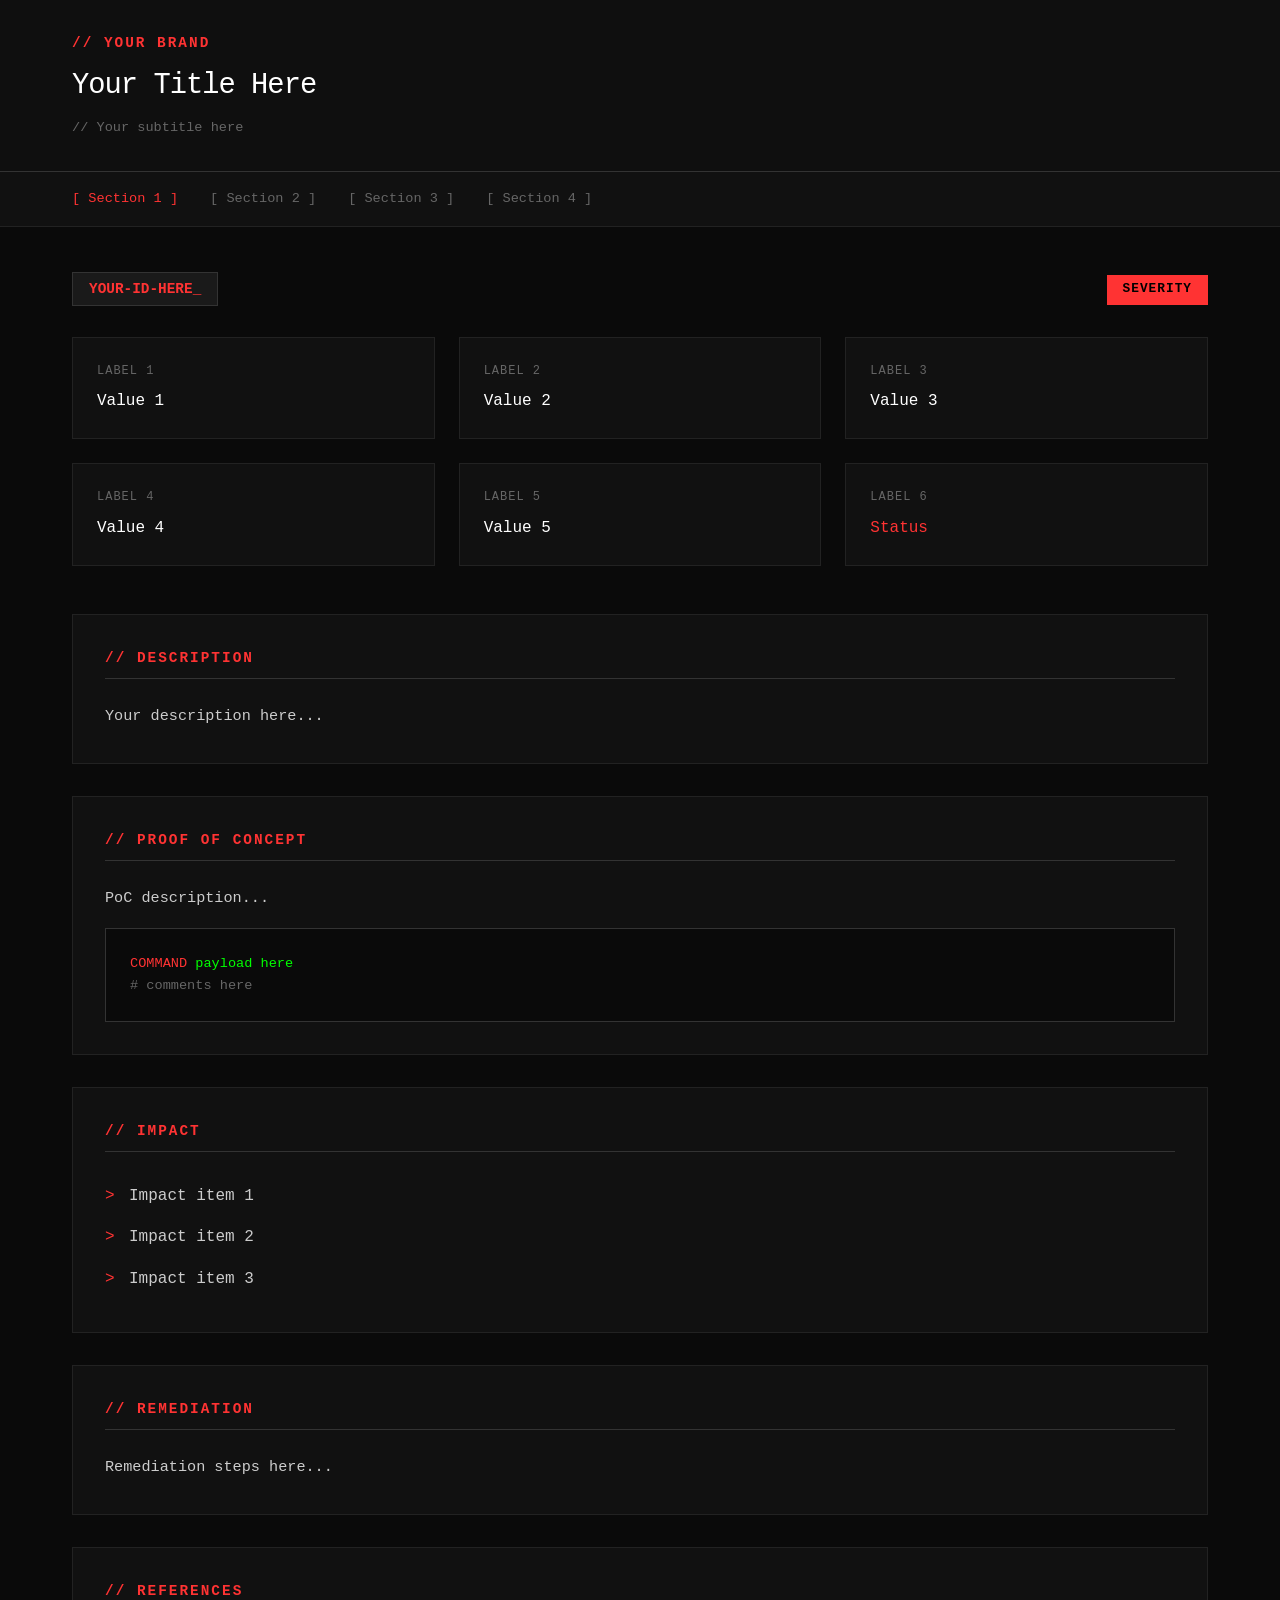
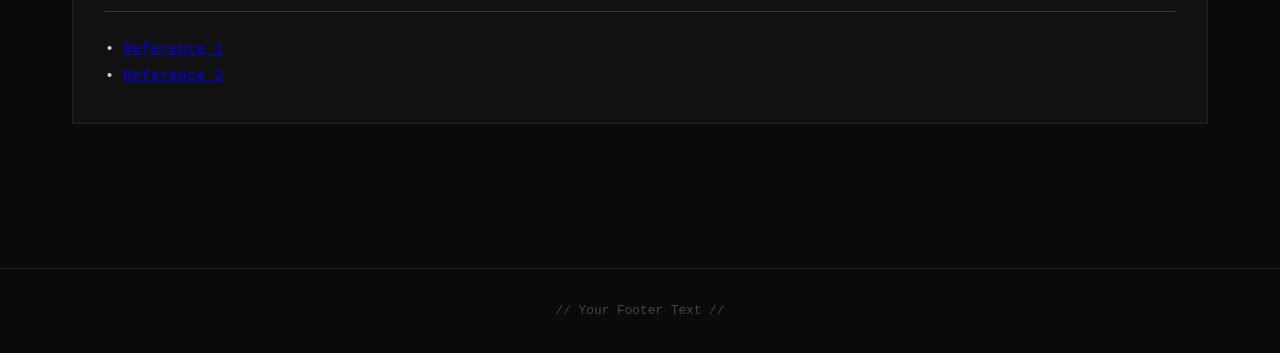
==== index.html @ b1071216 "Create index.html" ====
<!DOCTYPE html>
<html lang="en">
<head>
    <meta charset="UTF-8">
    <meta name="viewport" content="width=device-width, initial-scale=1.0">
    <title>VT-ID | Target Details</title>
    <style>
        * {
            margin: 0;
            padding: 0;
            box-sizing: border-box;
        }

        body {
            background-color: #0a0a0a;
            color: #e0e0e0;
            font-family: 'Courier New', 'JetBrains Mono', monospace;
            line-height: 1.6;
            min-height: 100vh;
        }

        .header {
            border-bottom: 1px solid #333;
            padding: 2rem;
            background: #0f0f0f;
        }

        .container {
            max-width: 1200px;
            margin: 0 auto;
            padding: 0 2rem;
        }

        .brand {
            color: #ff3333;
            font-weight: bold;
            font-size: 0.9rem;
            letter-spacing: 2px;
            margin-bottom: 0.5rem;
        }

        h1 {
            color: #fff;
            font-size: 1.8rem;
            font-weight: 400;
            letter-spacing: -1px;
        }

        .subtitle {
            color: #666;
            font-size: 0.85rem;
            margin-top: 0.5rem;
        }

        .nav {
            background: #111;
            border-bottom: 1px solid #222;
            padding: 1rem 0;
        }

        .nav-content {
            display: flex;
            gap: 2rem;
            font-size: 0.85rem;
        }

        .nav a {
            color: #666;
            text-decoration: none;
            transition: color 0.2s;
        }

        .nav a:hover, .nav a.active {
            color: #ff3333;
        }

        .main {
            padding: 3rem 0;
        }

        .target-header {
            display: flex;
            justify-content: space-between;
            align-items: center;
            margin-bottom: 2rem;
            flex-wrap: wrap;
            gap: 1rem;
        }

        .target-id {
            background: #1a1a1a;
            border: 1px solid #333;
            padding: 0.5rem 1rem;
            font-size: 0.9rem;
            color: #ff3333;
            font-weight: bold;
        }

        .severity {
            padding: 0.3rem 1rem;
            font-size: 0.8rem;
            font-weight: bold;
            text-transform: uppercase;
            letter-spacing: 1px;
        }

        .severity-critical {
            background: #ff3333;
            color: #000;
        }

        .severity-high {
            background: #ff8800;
            color: #000;
        }

        .severity-medium {
            background: #ffcc00;
            color: #000;
        }

        .severity-low {
            background: #00cc66;
            color: #000;
        }

        .info-grid {
            display: grid;
            grid-template-columns: repeat(auto-fit, minmax(300px, 1fr));
            gap: 1.5rem;
            margin-bottom: 3rem;
        }

        .info-box {
            background: #111;
            border: 1px solid #222;
            padding: 1.5rem;
        }

        .info-label {
            color: #666;
            font-size: 0.75rem;
            text-transform: uppercase;
            letter-spacing: 1px;
            margin-bottom: 0.5rem;
        }

        .info-value {
            color: #fff;
            font-size: 1rem;
            word-break: break-all;
        }

        .info-value a {
            color: #00ccff;
            text-decoration: none;
        }

        .info-value a:hover {
            text-decoration: underline;
        }

        .section {
            background: #111;
            border: 1px solid #222;
            margin-bottom: 2rem;
            padding: 2rem;
        }

        .section-title {
            color: #ff3333;
            font-size: 0.9rem;
            text-transform: uppercase;
            letter-spacing: 2px;
            margin-bottom: 1.5rem;
            padding-bottom: 0.5rem;
            border-bottom: 1px solid #333;
        }

        .description {
            color: #ccc;
            font-size: 0.95rem;
            line-height: 1.8;
        }

        .description code {
            background: #1a1a1a;
            color: #00ff00;
            padding: 0.2rem 0.4rem;
            font-size: 0.9rem;
            border: 1px solid #333;
        }

        .poc-box {
            background: #0a0a0a;
            border: 1px solid #333;
            padding: 1.5rem;
            margin-top: 1rem;
            overflow-x: auto;
        }

        .poc-box pre {
            color: #00ff00;
            font-size: 0.85rem;
            line-height: 1.6;
            white-space: pre-wrap;
            word-wrap: break-word;
        }

        .poc-box .comment {
            color: #666;
        }

        .poc-box .command {
            color: #ff3333;
        }

        .impact-list {
            list-style: none;
        }

        .impact-list li {
            padding: 0.5rem 0;
            padding-left: 1.5rem;
            position: relative;
            color: #ccc;
        }

        .impact-list li::before {
            content: ">";
            position: absolute;
            left: 0;
            color: #ff3333;
        }

        .footer {
            border-top: 1px solid #222;
            padding: 2rem;
            text-align: center;
            color: #444;
            font-size: 0.8rem;
            margin-top: 4rem;
        }

        .cursor::after {
            content: "_";
            animation: blink 1s infinite;
            color: #ff3333;
        }

        @keyframes blink {
            0%, 50% { opacity: 1; }
            51%, 100% { opacity: 0; }
        }

        @media (max-width: 768px) {
            .nav-content {
                flex-direction: column;
                gap: 0.5rem;
            }
            
            .target-header {
                flex-direction: column;
                align-items: flex-start;
            }
            
            .info-grid {
                grid-template-columns: 1fr;
            }
        }
    </style>
</head>
<body>

    <header class="header">
        <div class="container">
            <div class="brand">// YOUR BRAND</div>
            <h1>Your Title Here</h1>
            <div class="subtitle">// Your subtitle here</div>
        </div>
    </header>

    <nav class="nav">
        <div class="container">
            <div class="nav-content">
                <a href="#" class="active">[ Section 1 ]</a>
                <a href="#">[ Section 2 ]</a>
                <a href="#">[ Section 3 ]</a>
                <a href="#">[ Section 4 ]</a>
            </div>
        </div>
    </nav>

    <main class="main">
        <div class="container">
            
            <div class="target-header">
                <div>
                    <span class="target-id cursor">YOUR-ID-HERE</span>
                </div>
                <span class="severity severity-critical">SEVERITY</span>
            </div>

            <div class="info-grid">
                <div class="info-box">
                    <div class="info-label">Label 1</div>
                    <div class="info-value">Value 1</div>
                </div>
                
                <div class="info-box">
                    <div class="info-label">Label 2</div>
                    <div class="info-value">Value 2</div>
                </div>
                
                <div class="info-box">
                    <div class="info-label">Label 3</div>
                    <div class="info-value">Value 3</div>
                </div>
                
                <div class="info-box">
                    <div class="info-label">Label 4</div>
                    <div class="info-value">Value 4</div>
                </div>
                
                <div class="info-box">
                    <div class="info-label">Label 5</div>
                    <div class="info-value">Value 5</div>
                </div>
                
                <div class="info-box">
                    <div class="info-label">Label 6</div>
                    <div class="info-value" style="color: #ff3333;">Status</div>
                </div>
            </div>

            <div class="section">
                <h2 class="section-title">// Description</h2>
                <div class="description">
                    Your description here...
                </div>
            </div>

            <div class="section">
                <h2 class="section-title">// Proof of Concept</h2>
                <div class="description">
                    PoC description...
                </div>
                <div class="poc-box">
                    <pre>
<span class="command">COMMAND</span> payload here
<span class="comment"># comments here</span></pre>
                </div>
            </div>

            <div class="section">
                <h2 class="section-title">// Impact</h2>
                <ul class="impact-list">
                    <li>Impact item 1</li>
                    <li>Impact item 2</li>
                    <li>Impact item 3</li>
                </ul>
            </div>

            <div class="section">
                <h2 class="section-title">// Remediation</h2>
                <div class="description">
                    Remediation steps here...
                </div>
            </div>

            <div class="section">
                <h2 class="section-title">// References</h2>
                <div class="description">
                    • <a href="#">Reference 1</a><br>
                    • <a href="#">Reference 2</a>
                </div>
            </div>

        </div>
    </main>

    <footer class="footer">
        <div class="container">
            // Your Footer Text //
        </div>
    </footer>

</body>
</html>
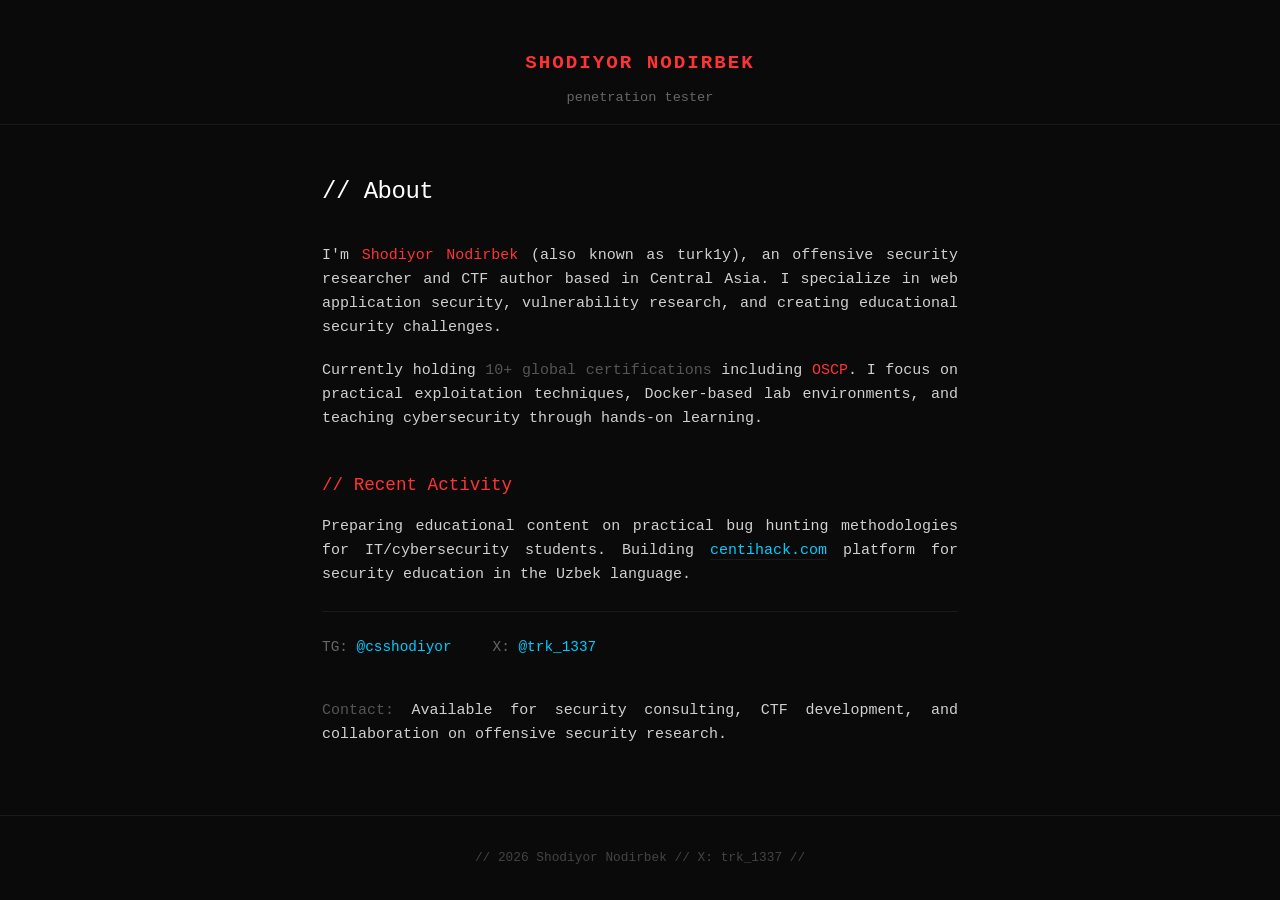
==== commit 1304b932: "Update index.html" ====
--- a/index.html
+++ b/index.html
@@ -3,7 +3,7 @@
 <head>
     <meta charset="UTF-8">
     <meta name="viewport" content="width=device-width, initial-scale=1.0">
-    <title>VT-ID | Target Details</title>
+    <title>Shodiyor Nodirbek | Penetration Tester</title>
     <style>
         * {
             margin: 0;
@@ -13,376 +13,164 @@
 
         body {
             background-color: #0a0a0a;
-            color: #e0e0e0;
-            font-family: 'Courier New', 'JetBrains Mono', monospace;
+            color: #d0d0d0;
+            font-family: 'Courier New', 'JetBrains Mono', 'Fira Code', monospace;
             line-height: 1.6;
+            font-size: 15px;
             min-height: 100vh;
+            display: flex;
+            flex-direction: column;
         }
 
-        .header {
-            border-bottom: 1px solid #333;
-            padding: 2rem;
-            background: #0f0f0f;
+        header {
+            padding: 3rem 2rem 1rem;
+            text-align: center;
+            border-bottom: 1px solid #1a1a1a;
         }
 
-        .container {
-            max-width: 1200px;
-            margin: 0 auto;
-            padding: 0 2rem;
-        }
-
-        .brand {
+        .site-title {
             color: #ff3333;
+            font-size: 1.2rem;
             font-weight: bold;
-            font-size: 0.9rem;
             letter-spacing: 2px;
             margin-bottom: 0.5rem;
         }
 
-        h1 {
-            color: #fff;
-            font-size: 1.8rem;
-            font-weight: 400;
-            letter-spacing: -1px;
-        }
-
-        .subtitle {
+        .site-subtitle {
             color: #666;
-            font-size: 0.85rem;
-            margin-top: 0.5rem;
-        }
-
-        .nav {
-            background: #111;
-            border-bottom: 1px solid #222;
-            padding: 1rem 0;
-        }
-
-        .nav-content {
-            display: flex;
-            gap: 2rem;
             font-size: 0.85rem;
         }
 
-        .nav a {
-            color: #666;
-            text-decoration: none;
-            transition: color 0.2s;
+        main {
+            max-width: 700px;
+            margin: 0 auto;
+            padding: 3rem 2rem;
+            flex: 1;
         }
 
-        .nav a:hover, .nav a.active {
+        h1 {
+            color: #fff;
+            font-size: 1.5rem;
+            font-weight: 400;
+            margin-bottom: 2rem;
+            letter-spacing: -0.5px;
+        }
+
+        h2 {
+            color: #ff3333;
+            font-size: 1.1rem;
+            margin-top: 2.5rem;
+            margin-bottom: 1rem;
+            font-weight: 400;
+        }
+
+        p {
+            margin-bottom: 1.2rem;
+            text-align: justify;
+        }
+
+        a {
+            color: #00ccff;
+            text-decoration: none;
+            border-bottom: 1px solid #1a1a1a;
+            transition: border-color 0.2s;
+        }
+
+        a:hover {
+            border-bottom-color: #00ccff;
+        }
+
+        .highlight {
             color: #ff3333;
         }
 
-        .main {
-            padding: 3rem 0;
+        .dim {
+            color: #555;
         }
 
-        .target-header {
-            display: flex;
-            justify-content: space-between;
-            align-items: center;
-            margin-bottom: 2rem;
-            flex-wrap: wrap;
-            gap: 1rem;
+        .social {
+            margin-top: 1.5rem;
+            padding-top: 1.5rem;
+            border-top: 1px solid #1a1a1a;
         }
 
-        .target-id {
-            background: #1a1a1a;
-            border: 1px solid #333;
-            padding: 0.5rem 1rem;
+        .social-item {
+            display: inline-block;
+            margin-right: 2rem;
+            margin-bottom: 0.5rem;
+            color: #666;
             font-size: 0.9rem;
-            color: #ff3333;
-            font-weight: bold;
         }
 
-        .severity {
-            padding: 0.3rem 1rem;
-            font-size: 0.8rem;
-            font-weight: bold;
-            text-transform: uppercase;
-            letter-spacing: 1px;
+        .social-item a {
+            color: #00ccff;
+            border: none;
         }
 
-        .severity-critical {
-            background: #ff3333;
-            color: #000;
-        }
-
-        .severity-high {
-            background: #ff8800;
-            color: #000;
-        }
-
-        .severity-medium {
-            background: #ffcc00;
-            color: #000;
-        }
-
-        .severity-low {
-            background: #00cc66;
-            color: #000;
-        }
-
-        .info-grid {
-            display: grid;
-            grid-template-columns: repeat(auto-fit, minmax(300px, 1fr));
-            gap: 1.5rem;
-            margin-bottom: 3rem;
-        }
-
-        .info-box {
-            background: #111;
-            border: 1px solid #222;
-            padding: 1.5rem;
-        }
-
-        .info-label {
-            color: #666;
-            font-size: 0.75rem;
-            text-transform: uppercase;
-            letter-spacing: 1px;
-            margin-bottom: 0.5rem;
-        }
-
-        .info-value {
-            color: #fff;
-            font-size: 1rem;
-            word-break: break-all;
-        }
-
-        .info-value a {
-            color: #00ccff;
-            text-decoration: none;
-        }
-
-        .info-value a:hover {
+        .social-item a:hover {
             text-decoration: underline;
         }
 
-        .section {
-            background: #111;
-            border: 1px solid #222;
-            margin-bottom: 2rem;
+        footer {
+            text-align: center;
             padding: 2rem;
+            border-top: 1px solid #1a1a1a;
+            color: #444;
+            font-size: 0.8rem;
         }
 
-        .section-title {
-            color: #ff3333;
-            font-size: 0.9rem;
-            text-transform: uppercase;
-            letter-spacing: 2px;
-            margin-bottom: 1.5rem;
-            padding-bottom: 0.5rem;
-            border-bottom: 1px solid #333;
-        }
+        @media (max-width: 600px) {
+            main {
+                padding: 2rem 1.5rem;
+            }
 
-        .description {
-            color: #ccc;
-            font-size: 0.95rem;
-            line-height: 1.8;
-        }
-
-        .description code {
-            background: #1a1a1a;
-            color: #00ff00;
-            padding: 0.2rem 0.4rem;
-            font-size: 0.9rem;
-            border: 1px solid #333;
-        }
-
-        .poc-box {
-            background: #0a0a0a;
-            border: 1px solid #333;
-            padding: 1.5rem;
-            margin-top: 1rem;
-            overflow-x: auto;
-        }
-
-        .poc-box pre {
-            color: #00ff00;
-            font-size: 0.85rem;
-            line-height: 1.6;
-            white-space: pre-wrap;
-            word-wrap: break-word;
-        }
-
-        .poc-box .comment {
-            color: #666;
-        }
-
-        .poc-box .command {
-            color: #ff3333;
-        }
-
-        .impact-list {
-            list-style: none;
-        }
-
-        .impact-list li {
-            padding: 0.5rem 0;
-            padding-left: 1.5rem;
-            position: relative;
-            color: #ccc;
-        }
-
-        .impact-list li::before {
-            content: ">";
-            position: absolute;
-            left: 0;
-            color: #ff3333;
-        }
-
-        .footer {
-            border-top: 1px solid #222;
-            padding: 2rem;
-            text-align: center;
-            color: #444;
-            font-size: 0.8rem;
-            margin-top: 4rem;
-        }
-
-        .cursor::after {
-            content: "_";
-            animation: blink 1s infinite;
-            color: #ff3333;
-        }
-
-        @keyframes blink {
-            0%, 50% { opacity: 1; }
-            51%, 100% { opacity: 0; }
-        }
-
-        @media (max-width: 768px) {
-            .nav-content {
-                flex-direction: column;
-                gap: 0.5rem;
-            }
-            
-            .target-header {
-                flex-direction: column;
-                align-items: flex-start;
-            }
-            
-            .info-grid {
-                grid-template-columns: 1fr;
+            .social-item {
+                display: block;
+                margin-right: 0;
             }
         }
     </style>
 </head>
 <body>
 
-    <header class="header">
-        <div class="container">
-            <div class="brand">// YOUR BRAND</div>
-            <h1>Your Title Here</h1>
-            <div class="subtitle">// Your subtitle here</div>
-        </div>
+    <header>
+        <div class="site-title">SHODIYOR NODIRBEK</div>
+        <div class="site-subtitle">penetration tester</div>
     </header>
 
-    <nav class="nav">
-        <div class="container">
-            <div class="nav-content">
-                <a href="#" class="active">[ Section 1 ]</a>
-                <a href="#">[ Section 2 ]</a>
-                <a href="#">[ Section 3 ]</a>
-                <a href="#">[ Section 4 ]</a>
-            </div>
+    <main>
+        <h1>// About</h1>
+        
+        <p>
+            I'm <span class="highlight">Shodiyor Nodirbek</span> (also known as turk1y), an offensive security researcher 
+            and CTF author based in Central Asia. I specialize in web application security, vulnerability research, 
+            and creating educational security challenges.
+        </p>
+
+        <p>
+            Currently holding <span class="dim">10+ global certifications</span> including <span class="highlight">OSCP</span>. 
+            I focus on practical exploitation techniques, Docker-based lab environments, and teaching cybersecurity through hands-on learning.
+        </p>
+
+        <h2>// Recent Activity</h2>
+        <p>
+            Preparing educational content on practical bug hunting methodologies for IT/cybersecurity students. 
+            Building <a href="#">centihack.com</a> platform for security education in the Uzbek language.
+        </p>
+
+        <div class="social">
+            <span class="social-item">TG: <a href="https://t.me/csshodiyor">@csshodiyor</a></span>
+            <span class="social-item">X: <a href="https://x.com/trk_1337">@trk_1337</a></span>
         </div>
-    </nav>
 
-    <main class="main">
-        <div class="container">
-            
-            <div class="target-header">
-                <div>
-                    <span class="target-id cursor">YOUR-ID-HERE</span>
-                </div>
-                <span class="severity severity-critical">SEVERITY</span>
-            </div>
-
-            <div class="info-grid">
-                <div class="info-box">
-                    <div class="info-label">Label 1</div>
-                    <div class="info-value">Value 1</div>
-                </div>
-                
-                <div class="info-box">
-                    <div class="info-label">Label 2</div>
-                    <div class="info-value">Value 2</div>
-                </div>
-                
-                <div class="info-box">
-                    <div class="info-label">Label 3</div>
-                    <div class="info-value">Value 3</div>
-                </div>
-                
-                <div class="info-box">
-                    <div class="info-label">Label 4</div>
-                    <div class="info-value">Value 4</div>
-                </div>
-                
-                <div class="info-box">
-                    <div class="info-label">Label 5</div>
-                    <div class="info-value">Value 5</div>
-                </div>
-                
-                <div class="info-box">
-                    <div class="info-label">Label 6</div>
-                    <div class="info-value" style="color: #ff3333;">Status</div>
-                </div>
-            </div>
-
-            <div class="section">
-                <h2 class="section-title">// Description</h2>
-                <div class="description">
-                    Your description here...
-                </div>
-            </div>
-
-            <div class="section">
-                <h2 class="section-title">// Proof of Concept</h2>
-                <div class="description">
-                    PoC description...
-                </div>
-                <div class="poc-box">
-                    <pre>
-<span class="command">COMMAND</span> payload here
-<span class="comment"># comments here</span></pre>
-                </div>
-            </div>
-
-            <div class="section">
-                <h2 class="section-title">// Impact</h2>
-                <ul class="impact-list">
-                    <li>Impact item 1</li>
-                    <li>Impact item 2</li>
-                    <li>Impact item 3</li>
-                </ul>
-            </div>
-
-            <div class="section">
-                <h2 class="section-title">// Remediation</h2>
-                <div class="description">
-                    Remediation steps here...
-                </div>
-            </div>
-
-            <div class="section">
-                <h2 class="section-title">// References</h2>
-                <div class="description">
-                    • <a href="#">Reference 1</a><br>
-                    • <a href="#">Reference 2</a>
-                </div>
-            </div>
-
-        </div>
+        <p style="margin-top: 2rem;">
+            <span class="dim">Contact:</span> Available for security consulting, CTF development, and 
+            collaboration on offensive security research.
+        </p>
     </main>
 
-    <footer class="footer">
-        <div class="container">
-            // Your Footer Text //
-        </div>
+    <footer>
+        // 2026 Shodiyor Nodirbek // X: trk_1337 //
     </footer>
 
 </body>
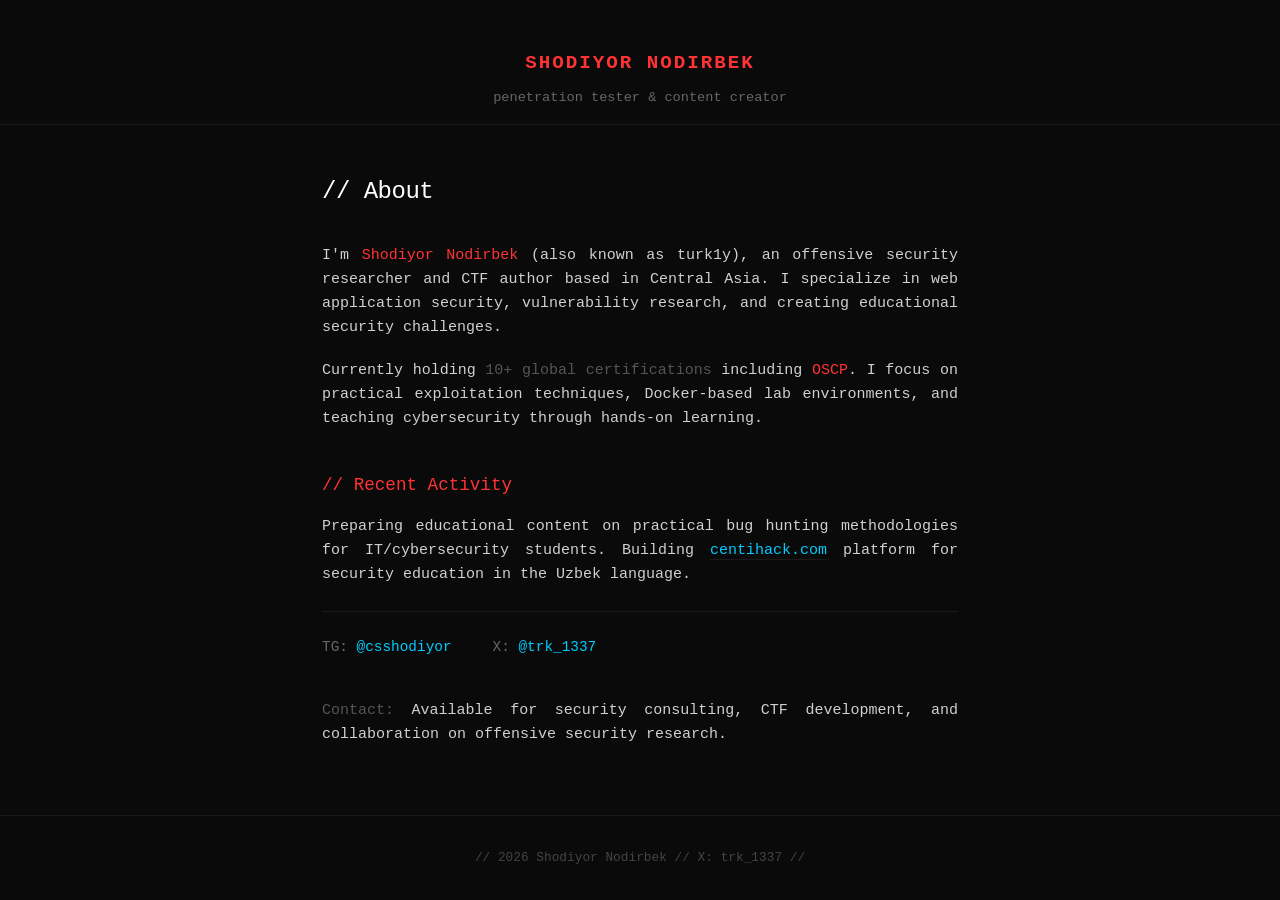
==== commit a04cc455: "Update index.html" ====
--- a/index.html
+++ b/index.html
@@ -135,7 +135,7 @@
 
     <header>
         <div class="site-title">SHODIYOR NODIRBEK</div>
-        <div class="site-subtitle">penetration tester</div>
+        <div class="site-subtitle">penetration tester & content creator</div>
     </header>
 
     <main>
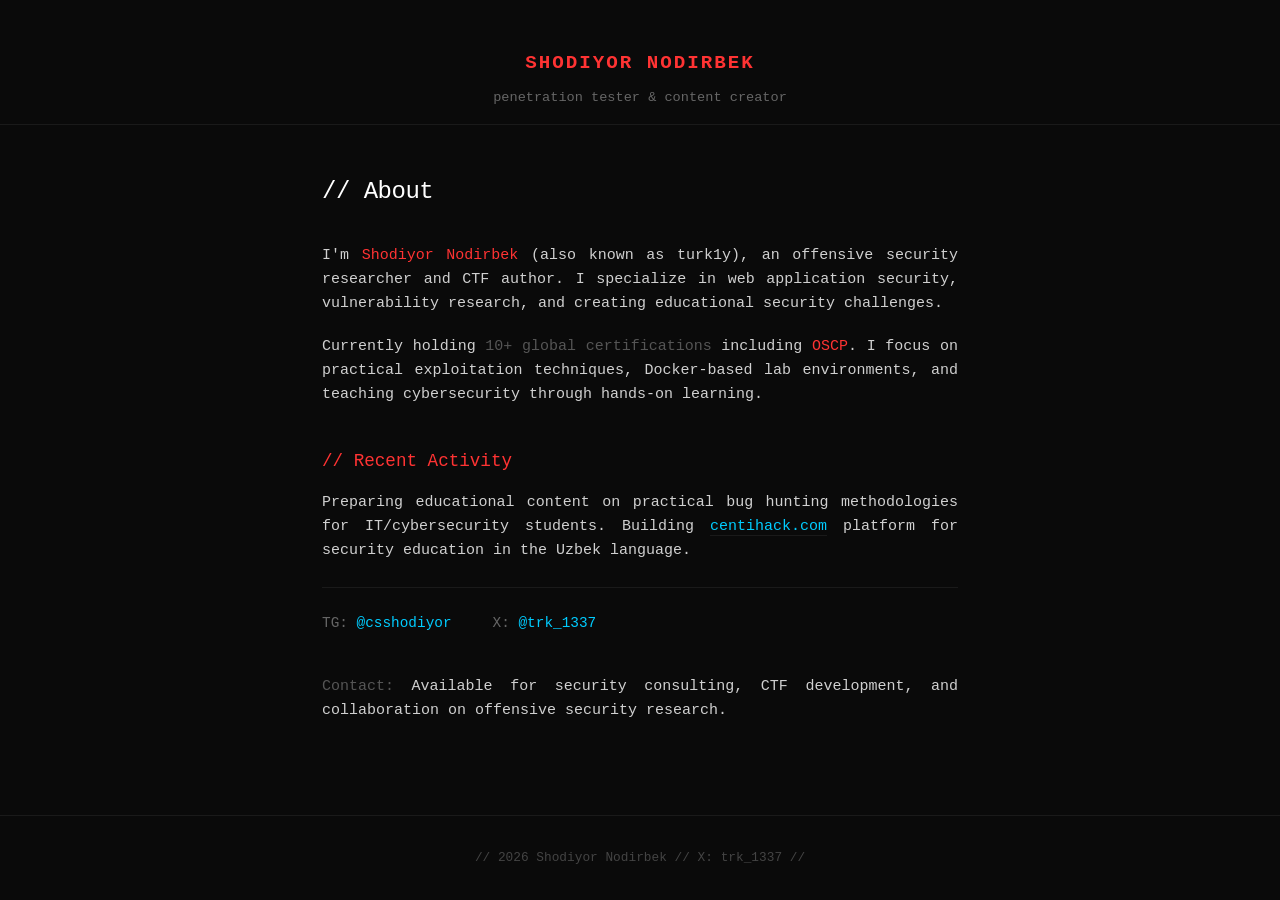
==== commit cdb7afb2: "Update index.html" ====
--- a/index.html
+++ b/index.html
@@ -143,7 +143,7 @@
         
         <p>
             I'm <span class="highlight">Shodiyor Nodirbek</span> (also known as turk1y), an offensive security researcher 
-            and CTF author based in Central Asia. I specialize in web application security, vulnerability research, 
+            and CTF author. I specialize in web application security, vulnerability research, 
             and creating educational security challenges.
         </p>
 
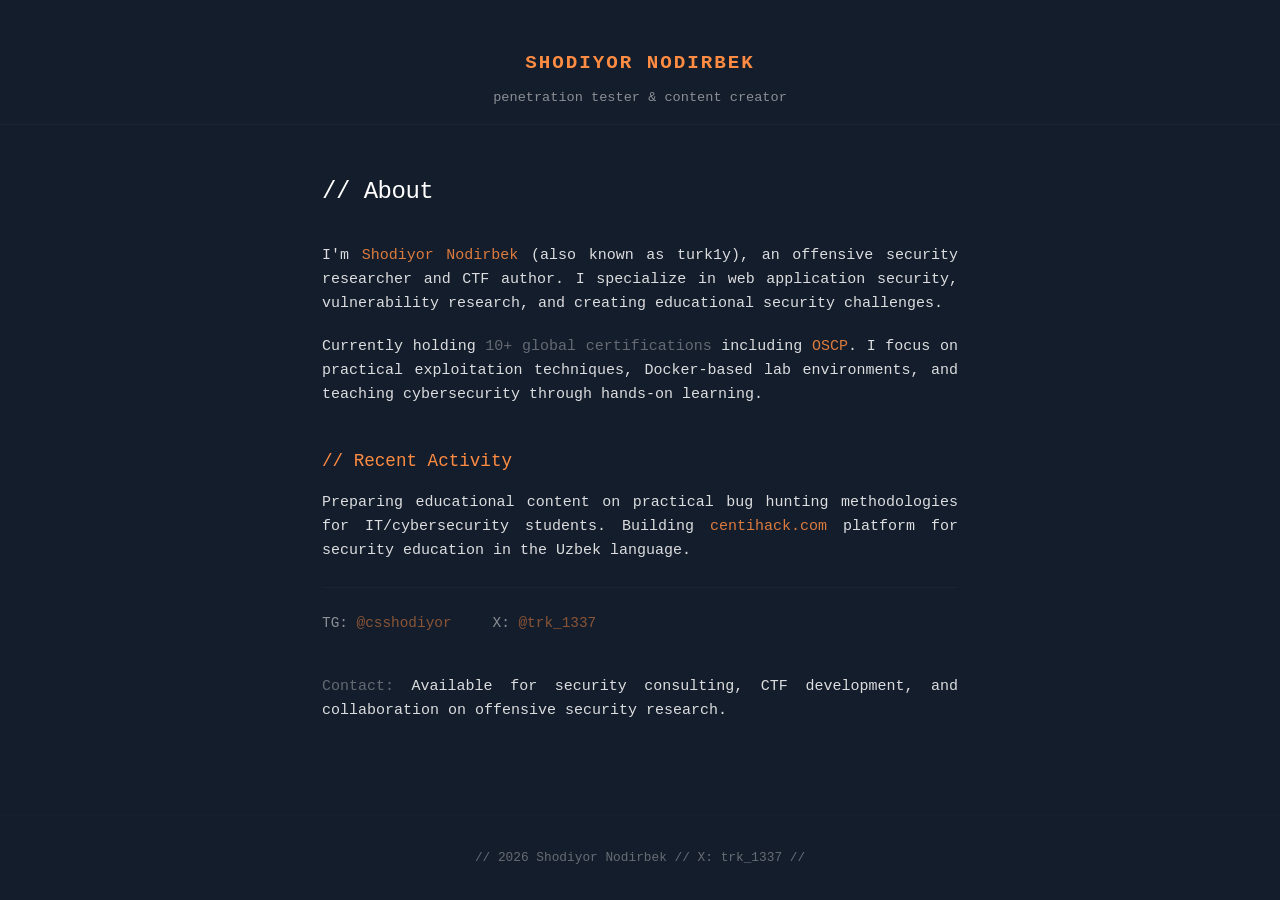
==== commit c7b55d17: "Update index.html" ====
--- a/index.html
+++ b/index.html
@@ -12,8 +12,8 @@
         }
 
         body {
-            background-color: #0a0a0a;
-            color: #d0d0d0;
+            background-color: #141d2b;
+            color: #ffffff;
             font-family: 'Courier New', 'JetBrains Mono', 'Fira Code', monospace;
             line-height: 1.6;
             font-size: 15px;
@@ -22,14 +22,19 @@
             flex-direction: column;
         }
 
+        ::selection {
+            background: rgba(255, 140, 66, 0.2);
+            color: #ffffff;
+        }
+
         header {
             padding: 3rem 2rem 1rem;
             text-align: center;
-            border-bottom: 1px solid #1a1a1a;
+            border-bottom: 1px solid #1a2332;
         }
 
         .site-title {
-            color: #ff3333;
+            color: #ff8c42;
             font-size: 1.2rem;
             font-weight: bold;
             letter-spacing: 2px;
@@ -37,7 +42,8 @@
         }
 
         .site-subtitle {
-            color: #666;
+            color: #ffffff;
+            opacity: 0.5;
             font-size: 0.85rem;
         }
 
@@ -49,7 +55,7 @@
         }
 
         h1 {
-            color: #fff;
+            color: #ffffff;
             font-size: 1.5rem;
             font-weight: 400;
             margin-bottom: 2rem;
@@ -57,7 +63,7 @@
         }
 
         h2 {
-            color: #ff3333;
+            color: #ff8c42;
             font-size: 1.1rem;
             margin-top: 2.5rem;
             margin-bottom: 1rem;
@@ -65,46 +71,51 @@
         }
 
         p {
+            color: #ffffff;
+            opacity: 0.85;
             margin-bottom: 1.2rem;
             text-align: justify;
         }
 
         a {
-            color: #00ccff;
+            color: #ff8c42;
             text-decoration: none;
-            border-bottom: 1px solid #1a1a1a;
+            border-bottom: 1px solid transparent;
             transition: border-color 0.2s;
         }
 
         a:hover {
-            border-bottom-color: #00ccff;
+            border-bottom-color: #ff8c42;
         }
 
         .highlight {
-            color: #ff3333;
+            color: #ff8c42;
         }
 
         .dim {
-            color: #555;
+            color: #ffffff;
+            opacity: 0.4;
         }
 
         .social {
             margin-top: 1.5rem;
             padding-top: 1.5rem;
-            border-top: 1px solid #1a1a1a;
+            border-top: 1px solid #1a2332;
         }
 
         .social-item {
             display: inline-block;
             margin-right: 2rem;
             margin-bottom: 0.5rem;
-            color: #666;
+            color: #ffffff;
+            opacity: 0.5;
             font-size: 0.9rem;
         }
 
         .social-item a {
-            color: #00ccff;
+            color: #ff8c42;
             border: none;
+            opacity: 1;
         }
 
         .social-item a:hover {
@@ -114,8 +125,9 @@
         footer {
             text-align: center;
             padding: 2rem;
-            border-top: 1px solid #1a1a1a;
-            color: #444;
+            border-top: 1px solid #1a2332;
+            color: #ffffff;
+            opacity: 0.35;
             font-size: 0.8rem;
         }
 
@@ -130,6 +142,7 @@
             }
         }
     </style>
+<base target="_blank">
 </head>
 <body>
 
@@ -140,7 +153,7 @@
 
     <main>
         <h1>// About</h1>
-        
+
         <p>
             I'm <span class="highlight">Shodiyor Nodirbek</span> (also known as turk1y), an offensive security researcher 
             and CTF author. I specialize in web application security, vulnerability research, 
